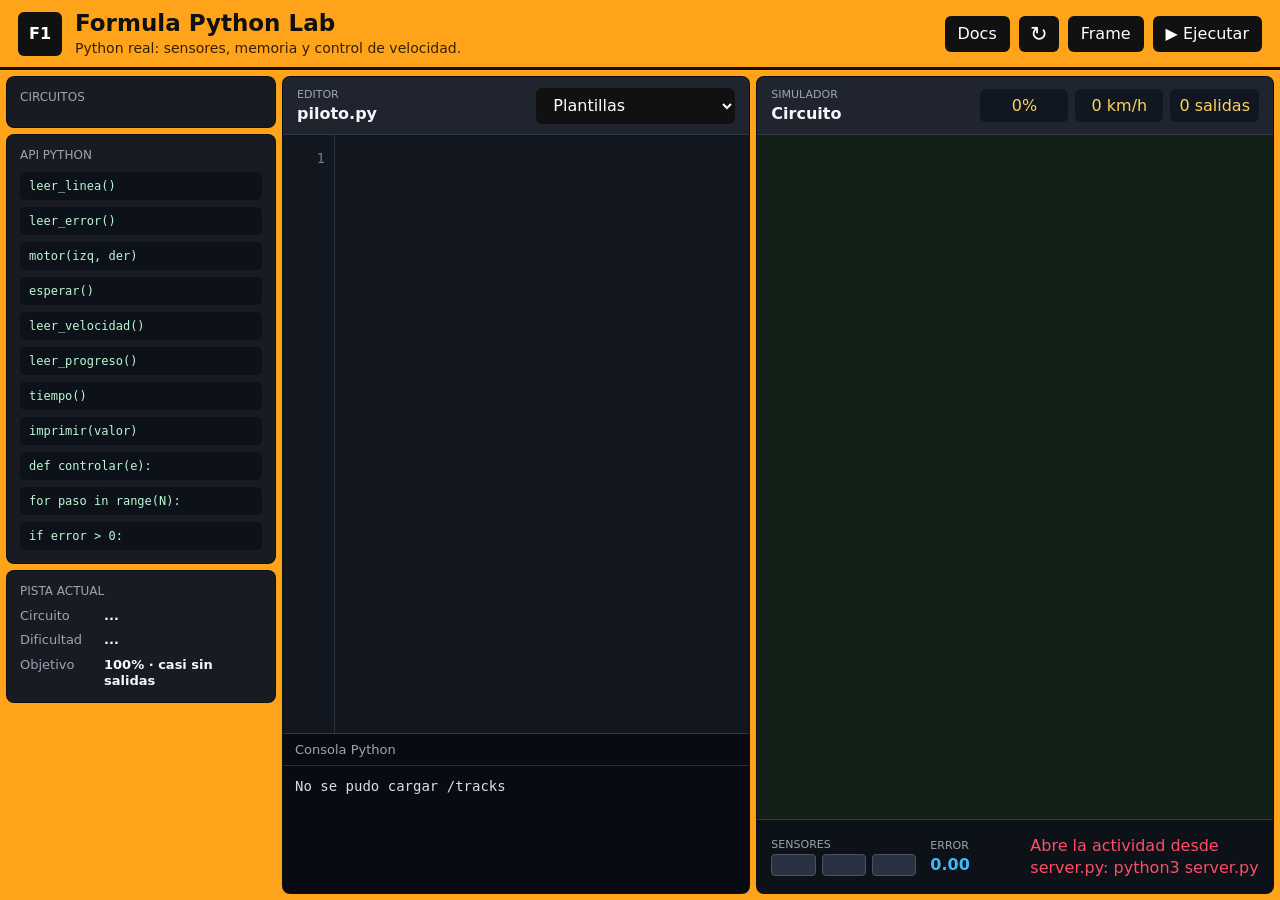
==== index.html @ ba0c4fe4 "Add files via upload" ====
<!doctype html>
<html lang="es">
  <head>
    <meta charset="utf-8">
    <meta name="viewport" content="width=device-width, initial-scale=1">
    <title>Formula Python Lab</title>
    <link rel="stylesheet" href="styles.css">
  </head>
  <body>
    <header class="topbar">
      <div class="brand">
        <div class="logo">F1</div>
        <div>
          <h1>Formula Python Lab</h1>
          <p>Python real: sensores, memoria y control de velocidad.</p>
        </div>
      </div>
      <div class="toolbar">
        <a class="doc-link" href="docs.html" target="_blank" rel="noreferrer">Docs</a>
        <button id="resetBtn" class="icon-btn" type="button" title="Reiniciar simulacion">↻</button>
        <button id="stepBtn" type="button" title="Avanzar un frame">Frame</button>
        <button id="runBtn" type="button" title="Ejecutar Python">▶ Ejecutar</button>
      </div>
    </header>

    <main class="app-shell">
      <aside class="leftbar">
        <section class="block">
          <div class="block-title">Circuitos</div>
          <div id="trackList" class="track-list"></div>
        </section>
        <section class="block">
          <div class="block-title">API Python</div>
          <div class="docs">
            <code>leer_linea()</code>
            <code>leer_error()</code>
            <code>motor(izq, der)</code>
            <code>esperar()</code>
            <code>leer_velocidad()</code>
            <code>leer_progreso()</code>
            <code>tiempo()</code>
            <code>imprimir(valor)</code>
            <code>def controlar(e):</code>
            <code>for paso in range(N):</code>
            <code>if error &gt; 0:</code>
          </div>
        </section>
        <section class="block metrics-block">
          <div class="block-title">Pista actual</div>
          <div class="meta-grid">
            <span>Circuito</span><strong id="trackName">...</strong>
            <span>Dificultad</span><strong id="trackDifficulty">...</strong>
            <span>Objetivo</span><strong>100% · casi sin salidas</strong>
          </div>
        </section>
      </aside>

      <section class="editor-panel">
        <div class="panel-head">
          <div>
            <span class="label">Editor</span>
            <strong>piloto.py</strong>
          </div>
          <select id="snippetSelect" title="Cargar plantilla">
            <option value="">Plantillas</option>
            <option value="pid">Reto con funciones</option>
            <option value="ifelse">Reto con estados</option>
            <option value="debug">Explorar sensores</option>
            <option value="solution">Solucion</option>
          </select>
        </div>
        <div class="editor-wrap">
          <pre id="lineNumbers">1</pre>
          <textarea id="codeEditor" spellcheck="false"></textarea>
        </div>
        <div class="console">
          <div class="console-title">Consola Python</div>
          <pre id="consoleOutput"></pre>
        </div>
      </section>

      <section class="sim-panel">
        <div class="panel-head sim-head">
          <div>
            <span class="label">Simulador</span>
            <strong id="simTitle">Circuito</strong>
          </div>
          <div class="stats">
            <span id="lapText">0%</span>
            <span id="speedText">0 km/h</span>
            <span id="offText">0 salidas</span>
          </div>
        </div>
        <canvas id="gameCanvas" width="1000" height="680" aria-label="Simulador de Formula 1"></canvas>
        <div class="telemetry">
          <div>
            <span class="label">Sensores</span>
            <div id="sensorBars" class="sensor-bars"><i></i><i></i><i></i></div>
          </div>
          <div>
            <span class="label">Error</span>
            <strong id="errorText">0.00</strong>
          </div>
          <div id="message" class="message">Arranca el servidor y ejecuta el controlador.</div>
        </div>
      </section>
    </main>

    <script src="app.js"></script>
  </body>
</html>
---- styles.css ----
:root {
  --orange: #ffa31a;
  --orange-2: #ff8a00;
  --bg: #101217;
  --panel: #181b22;
  --panel-2: #20242e;
  --panel-3: #0d1118;
  --line: #303744;
  --text: #f4f7fb;
  --muted: #9ba5b4;
  --green: #28d17c;
  --red: #ff4d68;
  --cyan: #42b8ff;
  --yellow: #ffd15c;
}

* { box-sizing: border-box; }
body { margin: 0; min-height: 100vh; background: var(--bg); color: var(--text); font-family: Inter, ui-sans-serif, system-ui, -apple-system, BlinkMacSystemFont, "Segoe UI", sans-serif; }
button, select, textarea { font: inherit; }

.topbar { height: 70px; display: flex; align-items: center; justify-content: space-between; padding: 10px 18px; background: var(--orange); color: #101010; border-bottom: 3px solid #111; }
.brand { display: flex; align-items: center; gap: 13px; min-width: 0; }
.logo { width: 44px; height: 44px; display: grid; place-items: center; background: #111; color: white; border-radius: 6px; font-weight: 900; }
h1, p { margin: 0; } h1 { font-size: 23px; line-height: 1; } .brand p { margin-top: 5px; color: #342100; font-size: 14px; }
.toolbar { display: flex; gap: 9px; align-items: center; }
button, select { min-height: 36px; border: 0; border-radius: 6px; padding: 0 13px; background: #111; color: white; cursor: pointer; }
button:hover, select:hover { filter: brightness(1.12); } .icon-btn { width: 40px; padding: 0; font-size: 21px; }

.app-shell { height: calc(100vh - 70px); display: grid; grid-template-columns: 270px minmax(420px, .95fr) minmax(480px, 1.05fr); gap: 6px; padding: 6px; background: var(--orange); }
.leftbar, .editor-panel, .sim-panel { min-height: 0; background: var(--panel); border-radius: 8px; overflow: hidden; border: 1px solid rgba(0,0,0,.45); }
.leftbar { display: flex; flex-direction: column; gap: 6px; background: transparent; border: 0; }
.block { background: var(--panel); border-radius: 8px; border: 1px solid rgba(0,0,0,.45); padding: 13px; overflow: hidden; }
.block-title { margin-bottom: 10px; color: var(--muted); font-size: 12px; text-transform: uppercase; }
.track-list { display: grid; gap: 7px; }
.track-btn { width: 100%; display: grid; grid-template-columns: 34px 1fr auto; align-items: center; gap: 8px; min-height: 46px; padding: 7px; text-align: left; background: var(--panel-2); border: 1px solid transparent; }
.track-btn.active { border-color: #ffd37a; color: #ffd37a; }
.track-btn span { display: grid; place-items: center; height: 30px; border-radius: 5px; background: #0e131c; color: var(--orange); font-weight: 800; }
.track-btn small { color: var(--muted); white-space: nowrap; }
.docs { display: grid; gap: 7px; }
code { display: block; padding: 7px 9px; border-radius: 5px; background: #0d121a; color: #bdf7d4; font-family: "JetBrains Mono", Consolas, monospace; font-size: 12px; white-space: nowrap; }
.meta-grid { display: grid; grid-template-columns: 74px 1fr; gap: 8px 10px; font-size: 13px; color: var(--muted); }
.meta-grid strong { color: var(--text); line-height: 1.25; }

.editor-panel, .sim-panel { display: flex; flex-direction: column; }
.panel-head { min-height: 58px; display: flex; align-items: center; justify-content: space-between; gap: 12px; padding: 10px 14px; background: var(--panel-2); border-bottom: 1px solid var(--line); }
.label { display: block; margin-bottom: 3px; color: var(--muted); font-size: 11px; text-transform: uppercase; }
.editor-wrap { flex: 1; min-height: 0; display: grid; grid-template-columns: 52px 1fr; background: #12161e; }
#lineNumbers, #codeEditor, #consoleOutput { margin: 0; font-family: "JetBrains Mono", Consolas, monospace; font-size: 14px; line-height: 1.56; }
#lineNumbers { padding: 13px 9px; overflow: hidden; text-align: right; color: #6f7a8a; border-right: 1px solid #2a3240; user-select: none; }
#codeEditor { width: 100%; height: 100%; resize: none; border: 0; outline: 0; padding: 13px 15px; background: transparent; color: #eef4ff; tab-size: 4; }
.console { height: 160px; background: #080c12; border-top: 1px solid var(--line); }
.console-title { padding: 8px 12px; color: var(--muted); border-bottom: 1px solid #252d3a; font-size: 13px; }
#consoleOutput { height: 118px; overflow: auto; padding: 10px 12px; color: #d5deec; white-space: pre-wrap; }

.stats { display: flex; gap: 7px; }
.stats span { min-width: 88px; padding: 7px 9px; border-radius: 6px; background: #101721; color: var(--yellow); text-align: center; font-variant-numeric: tabular-nums; }
#gameCanvas { width: 100%; flex: 1; min-height: 0; background: #132018; }
.telemetry { min-height: 74px; display: grid; grid-template-columns: 145px 86px 1fr; gap: 14px; align-items: center; padding: 10px 14px; background: var(--panel-3); border-top: 1px solid var(--line); }
.sensor-bars { display: grid; grid-template-columns: repeat(3, 1fr); gap: 6px; }
.sensor-bars i { height: 22px; border-radius: 4px; background: #293241; border: 1px solid #485467; }
.sensor-bars i.on { background: var(--green); border-color: #8ef5bf; }
#errorText { color: var(--cyan); font-variant-numeric: tabular-nums; }
.message { color: var(--muted); line-height: 1.35; } .message.win { color: var(--green); } .message.error { color: var(--red); }

@media (max-width: 1180px) { .app-shell { height: auto; min-height: calc(100vh - 70px); grid-template-columns: 1fr; } .leftbar { display: grid; grid-template-columns: repeat(3, 1fr); } .sim-panel { min-height: 560px; } }
@media (max-width: 760px) { .topbar, .panel-head, .telemetry { height: auto; align-items: stretch; flex-direction: column; grid-template-columns: 1fr; } .leftbar { grid-template-columns: 1fr; } .toolbar, .stats { width: 100%; } .toolbar button, .stats span { flex: 1; } }

.doc-link {
  min-height: 36px;
  display: inline-flex;
  align-items: center;
  justify-content: center;
  border-radius: 6px;
  padding: 0 13px;
  background: #111;
  color: #fff;
  text-decoration: none;
}

.docs-page { background: #0b0f15; }
.docs-layout {
  max-width: 1100px;
  margin: 0 auto;
  padding: 18px;
  display: grid;
  gap: 12px;
}
.doc-section {
  background: var(--panel);
  border: 1px solid var(--line);
  border-radius: 8px;
  padding: 18px;
}
.doc-section h2 { margin: 0 0 10px; font-size: 18px; }
.doc-section p, .doc-section li { color: var(--muted); line-height: 1.55; }
.api-grid {
  display: grid;
  grid-template-columns: minmax(260px, 360px) 1fr;
  gap: 9px 16px;
  align-items: start;
}
.doc-section pre {
  overflow: auto;
  margin: 0;
  padding: 12px;
  border-radius: 8px;
  background: #0d121a;
}
.doc-section pre code { padding: 0; background: transparent; white-space: pre; }
@media (max-width: 760px) { .api-grid { grid-template-columns: 1fr; } }
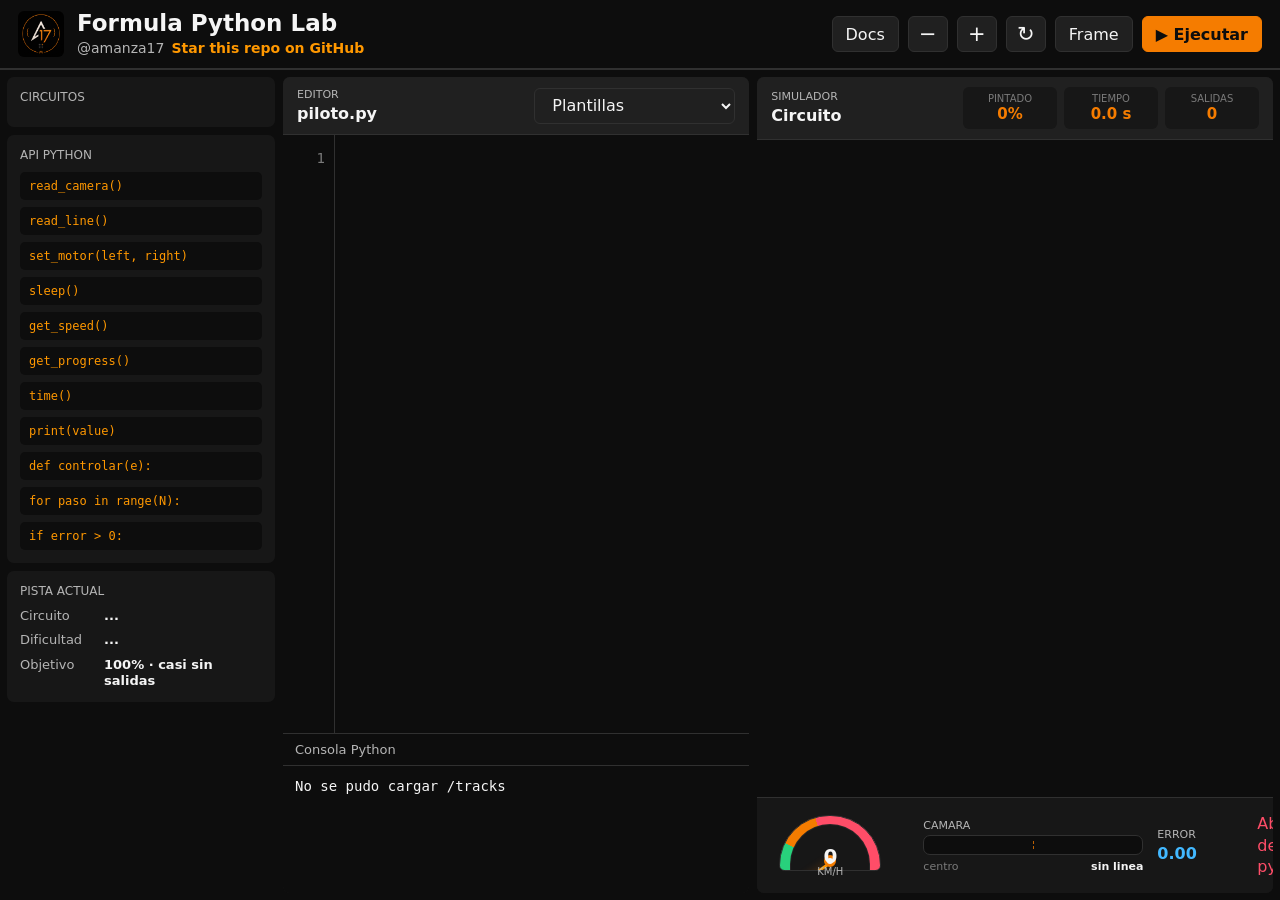
==== commit fcf9b038: "force commit" ====
--- a/index.html
+++ b/index.html
@@ -9,14 +9,16 @@
   <body>
     <header class="topbar">
       <div class="brand">
-        <div class="logo">F1</div>
+        <img class="logo" src="logo.png" alt="Logo">
         <div>
           <h1>Formula Python Lab</h1>
-          <p>Python real: sensores, memoria y control de velocidad.</p>
+          <p class="brand-meta"><span>@amanza17</span><a href="https://github.com/Amanza17/talleres_creg#" target="_blank" rel="noreferrer">Star this repo on GitHub</a></p>
         </div>
       </div>
       <div class="toolbar">
         <a class="doc-link" href="docs.html" target="_blank" rel="noreferrer">Docs</a>
+        <button id="zoomOutBtn" class="icon-btn" type="button" title="Alejar">−</button>
+        <button id="zoomInBtn" class="icon-btn" type="button" title="Acercar">+</button>
         <button id="resetBtn" class="icon-btn" type="button" title="Reiniciar simulacion">↻</button>
         <button id="stepBtn" type="button" title="Avanzar un frame">Frame</button>
         <button id="runBtn" type="button" title="Ejecutar Python">▶ Ejecutar</button>
@@ -32,14 +34,14 @@
         <section class="block">
           <div class="block-title">API Python</div>
           <div class="docs">
-            <code>leer_linea()</code>
-            <code>leer_error()</code>
-            <code>motor(izq, der)</code>
-            <code>esperar()</code>
-            <code>leer_velocidad()</code>
-            <code>leer_progreso()</code>
-            <code>tiempo()</code>
-            <code>imprimir(valor)</code>
+            <code>read_camera()</code>
+            <code>read_line()</code>
+            <code>set_motor(left, right)</code>
+            <code>sleep()</code>
+            <code>get_speed()</code>
+            <code>get_progress()</code>
+            <code>time()</code>
+            <code>print(value)</code>
             <code>def controlar(e):</code>
             <code>for paso in range(N):</code>
             <code>if error &gt; 0:</code>
@@ -86,16 +88,25 @@
             <strong id="simTitle">Circuito</strong>
           </div>
           <div class="stats">
-            <span id="lapText">0%</span>
-            <span id="speedText">0 km/h</span>
-            <span id="offText">0 salidas</span>
+            <span><small>Pintado</small><strong id="lapText">0%</strong></span>
+            <span><small>Tiempo</small><strong id="timeText">0.0 s</strong></span>
+            <span><small>Salidas</small><strong id="offText">0</strong></span>
           </div>
         </div>
         <canvas id="gameCanvas" width="1000" height="680" aria-label="Simulador de Formula 1"></canvas>
         <div class="telemetry">
-          <div>
-            <span class="label">Sensores</span>
-            <div id="sensorBars" class="sensor-bars"><i></i><i></i><i></i></div>
+          <div class="speedometer" aria-label="Velocimetro">
+            <div class="dial">
+              <i></i>
+              <b></b>
+            </div>
+            <strong id="speedText">0</strong>
+            <span>km/h</span>
+          </div>
+          <div class="camera-panel">
+            <span class="label">Camara</span>
+            <div id="cameraStrip" class="camera-strip"></div>
+            <div class="camera-readout"><span>centro</span><strong id="cameraText">sin linea</strong></div>
           </div>
           <div>
             <span class="label">Error</span>
--- a/styles.css
+++ b/styles.css
@@ -1,69 +1,89 @@
 :root {
-  --orange: #ffa31a;
-  --orange-2: #ff8a00;
-  --bg: #101217;
-  --panel: #181b22;
-  --panel-2: #20242e;
-  --panel-3: #0d1118;
-  --line: #303744;
-  --text: #f4f7fb;
-  --muted: #9ba5b4;
+  --bg: #0D0D0D;
+  --panel: #171717;
+  --panel-2: #202020;
+  --panel-3: #171717;
+  --line: #303030;
+  --text: #F5F5F5;
+  --muted: #B5B5B5;
+  --subtle: #7A7A7A;
+  --hover: #2C2C2C;
+  --accent: #F57C00;
+  --accent-hover: #FF9800;
   --green: #28d17c;
   --red: #ff4d68;
   --cyan: #42b8ff;
-  --yellow: #ffd15c;
+  --yellow: #F57C00;
 }
 
 * { box-sizing: border-box; }
 body { margin: 0; min-height: 100vh; background: var(--bg); color: var(--text); font-family: Inter, ui-sans-serif, system-ui, -apple-system, BlinkMacSystemFont, "Segoe UI", sans-serif; }
 button, select, textarea { font: inherit; }
 
-.topbar { height: 70px; display: flex; align-items: center; justify-content: space-between; padding: 10px 18px; background: var(--orange); color: #101010; border-bottom: 3px solid #111; }
+.topbar { height: 70px; display: flex; align-items: center; justify-content: space-between; padding: 10px 18px; background: var(--bg); color: var(--text); border-bottom: 2px solid var(--line); }
 .brand { display: flex; align-items: center; gap: 13px; min-width: 0; }
-.logo { width: 44px; height: 44px; display: grid; place-items: center; background: #111; color: white; border-radius: 6px; font-weight: 900; }
-h1, p { margin: 0; } h1 { font-size: 23px; line-height: 1; } .brand p { margin-top: 5px; color: #342100; font-size: 14px; }
+.logo { width: 46px; height: 46px; object-fit: contain; border-radius: 6px; background: transparent; }
+h1, p { margin: 0; } h1 { font-size: 23px; line-height: 1; } .brand p { margin-top: 5px; color: var(--muted); font-size: 14px; }
+.brand-meta { display: flex; flex-wrap: wrap; gap: 7px; align-items: center; }
+.brand-meta span { color: var(--muted); }
+.brand-meta a { color: var(--accent-hover); text-decoration: none; font-weight: 700; }
+.brand-meta a:hover { color: var(--accent); text-decoration: underline; }
 .toolbar { display: flex; gap: 9px; align-items: center; }
-button, select { min-height: 36px; border: 0; border-radius: 6px; padding: 0 13px; background: #111; color: white; cursor: pointer; }
-button:hover, select:hover { filter: brightness(1.12); } .icon-btn { width: 40px; padding: 0; font-size: 21px; }
-
-.app-shell { height: calc(100vh - 70px); display: grid; grid-template-columns: 270px minmax(420px, .95fr) minmax(480px, 1.05fr); gap: 6px; padding: 6px; background: var(--orange); }
+button, select { min-height: 36px; border: 1px solid var(--line); border-radius: 6px; padding: 0 13px; background: var(--panel-2); color: var(--text); cursor: pointer; }
+button:hover, select:hover { background: var(--hover); border-color: var(--accent); } .icon-btn { width: 40px; padding: 0; font-size: 21px; }
+
+.app-shell { height: calc(100vh - 70px); display: grid; grid-template-columns: 270px minmax(420px, .95fr) minmax(480px, 1.05fr); gap: 6px; padding: 6px; background: var(--bg); }
 .leftbar, .editor-panel, .sim-panel { min-height: 0; background: var(--panel); border-radius: 8px; overflow: hidden; border: 1px solid rgba(0,0,0,.45); }
 .leftbar { display: flex; flex-direction: column; gap: 6px; background: transparent; border: 0; }
 .block { background: var(--panel); border-radius: 8px; border: 1px solid rgba(0,0,0,.45); padding: 13px; overflow: hidden; }
 .block-title { margin-bottom: 10px; color: var(--muted); font-size: 12px; text-transform: uppercase; }
 .track-list { display: grid; gap: 7px; }
 .track-btn { width: 100%; display: grid; grid-template-columns: 34px 1fr auto; align-items: center; gap: 8px; min-height: 46px; padding: 7px; text-align: left; background: var(--panel-2); border: 1px solid transparent; }
-.track-btn.active { border-color: #ffd37a; color: #ffd37a; }
-.track-btn span { display: grid; place-items: center; height: 30px; border-radius: 5px; background: #0e131c; color: var(--orange); font-weight: 800; }
+.track-btn.active { border-color: var(--accent-hover); color: var(--accent-hover); }
+.track-btn span { display: grid; place-items: center; height: 30px; border-radius: 5px; background: #0e131c; color: var(--accent); font-weight: 800; }
 .track-btn small { color: var(--muted); white-space: nowrap; }
 .docs { display: grid; gap: 7px; }
-code { display: block; padding: 7px 9px; border-radius: 5px; background: #0d121a; color: #bdf7d4; font-family: "JetBrains Mono", Consolas, monospace; font-size: 12px; white-space: nowrap; }
+code { display: block; padding: 7px 9px; border-radius: 5px; background: var(--bg); color: var(--accent-hover); font-family: "JetBrains Mono", Consolas, monospace; font-size: 12px; white-space: nowrap; }
 .meta-grid { display: grid; grid-template-columns: 74px 1fr; gap: 8px 10px; font-size: 13px; color: var(--muted); }
 .meta-grid strong { color: var(--text); line-height: 1.25; }
 
 .editor-panel, .sim-panel { display: flex; flex-direction: column; }
 .panel-head { min-height: 58px; display: flex; align-items: center; justify-content: space-between; gap: 12px; padding: 10px 14px; background: var(--panel-2); border-bottom: 1px solid var(--line); }
 .label { display: block; margin-bottom: 3px; color: var(--muted); font-size: 11px; text-transform: uppercase; }
-.editor-wrap { flex: 1; min-height: 0; display: grid; grid-template-columns: 52px 1fr; background: #12161e; }
+.editor-wrap { flex: 1; min-height: 0; display: grid; grid-template-columns: 52px 1fr; background: var(--bg); }
 #lineNumbers, #codeEditor, #consoleOutput { margin: 0; font-family: "JetBrains Mono", Consolas, monospace; font-size: 14px; line-height: 1.56; }
-#lineNumbers { padding: 13px 9px; overflow: hidden; text-align: right; color: #6f7a8a; border-right: 1px solid #2a3240; user-select: none; }
-#codeEditor { width: 100%; height: 100%; resize: none; border: 0; outline: 0; padding: 13px 15px; background: transparent; color: #eef4ff; tab-size: 4; }
-.console { height: 160px; background: #080c12; border-top: 1px solid var(--line); }
-.console-title { padding: 8px 12px; color: var(--muted); border-bottom: 1px solid #252d3a; font-size: 13px; }
-#consoleOutput { height: 118px; overflow: auto; padding: 10px 12px; color: #d5deec; white-space: pre-wrap; }
+#lineNumbers { padding: 13px 9px; overflow: hidden; text-align: right; color: var(--subtle); border-right: 1px solid var(--line); user-select: none; }
+#codeEditor { width: 100%; height: 100%; resize: none; border: 0; outline: 0; padding: 13px 15px; background: transparent; color: var(--text); tab-size: 4; }
+.console { height: 160px; background: var(--bg); border-top: 1px solid var(--line); }
+.console-title { padding: 8px 12px; color: var(--muted); border-bottom: 1px solid var(--line); font-size: 13px; }
+#consoleOutput { height: 118px; overflow: auto; padding: 10px 12px; color: var(--text); white-space: pre-wrap; }
 
 .stats { display: flex; gap: 7px; }
-.stats span { min-width: 88px; padding: 7px 9px; border-radius: 6px; background: #101721; color: var(--yellow); text-align: center; font-variant-numeric: tabular-nums; }
-#gameCanvas { width: 100%; flex: 1; min-height: 0; background: #132018; }
-.telemetry { min-height: 74px; display: grid; grid-template-columns: 145px 86px 1fr; gap: 14px; align-items: center; padding: 10px 14px; background: var(--panel-3); border-top: 1px solid var(--line); }
-.sensor-bars { display: grid; grid-template-columns: repeat(3, 1fr); gap: 6px; }
-.sensor-bars i { height: 22px; border-radius: 4px; background: #293241; border: 1px solid #485467; }
-.sensor-bars i.on { background: var(--green); border-color: #8ef5bf; }
+.stats span { min-width: 94px; padding: 6px 9px; border-radius: 6px; background: var(--panel); text-align: center; font-variant-numeric: tabular-nums; }
+.stats small { display: block; margin-bottom: 2px; color: var(--subtle); font-size: 10px; text-transform: uppercase; }
+.stats strong { display: block; color: var(--yellow); font-size: 15px; line-height: 1.1; }
+#gameCanvas { width: 100%; flex: 1; min-height: 0; background: var(--bg); }
+.telemetry { min-height: 96px; display: grid; grid-template-columns: 138px minmax(220px, 1fr) 86px minmax(160px, .8fr); gap: 14px; align-items: center; padding: 10px 14px; background: var(--panel-3); border-top: 1px solid var(--line); }
+.speedometer { --needle: -125deg; position: relative; width: 118px; height: 66px; display: grid; justify-items: center; align-content: end; padding-bottom: 2px; font-variant-numeric: tabular-nums; }
+.dial { position: absolute; left: 8px; right: 8px; top: 2px; height: 56px; border-radius: 90px 90px 10px 10px; background: conic-gradient(from 235deg at 50% 92%, var(--green) 0deg 62deg, var(--yellow) 62deg 108deg, var(--red) 108deg 250deg, transparent 250deg); overflow: hidden; border: 1px solid var(--line); }
+.dial::after { content: ""; position: absolute; inset: 8px 10px -15px; border-radius: 80px 80px 8px 8px; background: var(--panel-3); border: 1px solid rgba(255,255,255,.06); }
+.dial i { position: absolute; left: 50%; bottom: 7px; width: 3px; height: 38px; border-radius: 3px; background: var(--accent-hover); transform-origin: 50% 100%; transform: translateX(-50%) rotate(var(--needle)); z-index: 2; box-shadow: 0 0 10px rgba(245,124,0,.45); }
+.dial b { position: absolute; left: 50%; bottom: 3px; width: 12px; height: 12px; border-radius: 50%; background: var(--text); transform: translateX(-50%); z-index: 3; border: 3px solid var(--accent); }
+.speedometer strong { position: relative; z-index: 4; color: var(--text); font-size: 20px; line-height: 1; }
+.speedometer span { position: relative; z-index: 4; color: var(--muted); font-size: 10px; text-transform: uppercase; }
+.camera-panel { min-width: 0; }
+.camera-strip { position: relative; display: grid; grid-template-columns: repeat(11, minmax(8px, 1fr)); gap: 3px; padding: 10px 8px 8px; border-radius: 7px; background: var(--bg); border: 1px solid var(--line); }
+.camera-strip::before { content: ""; position: absolute; top: 5px; bottom: 5px; left: 50%; border-left: 1px dashed var(--accent); opacity: .75; }
+.camera-strip i { height: 24px; border-radius: 3px; background: #3a3a3a; border: 1px solid #4a4a4a; }
+.camera-strip i.on { background: var(--green); border-color: #8ef5bf; box-shadow: 0 0 9px rgba(40,209,124,.55); }
+.camera-strip i.centroid { outline: 2px solid var(--accent-hover); outline-offset: 2px; }
+.camera-readout { margin-top: 5px; display: flex; justify-content: space-between; gap: 10px; color: var(--subtle); font-size: 11px; }
+.camera-readout strong { color: var(--text); font-variant-numeric: tabular-nums; }
 #errorText { color: var(--cyan); font-variant-numeric: tabular-nums; }
 .message { color: var(--muted); line-height: 1.35; } .message.win { color: var(--green); } .message.error { color: var(--red); }
 
 @media (max-width: 1180px) { .app-shell { height: auto; min-height: calc(100vh - 70px); grid-template-columns: 1fr; } .leftbar { display: grid; grid-template-columns: repeat(3, 1fr); } .sim-panel { min-height: 560px; } }
-@media (max-width: 760px) { .topbar, .panel-head, .telemetry { height: auto; align-items: stretch; flex-direction: column; grid-template-columns: 1fr; } .leftbar { grid-template-columns: 1fr; } .toolbar, .stats { width: 100%; } .toolbar button, .stats span { flex: 1; } }
+@media (max-width: 760px) { .topbar, .panel-head, .telemetry { height: auto; align-items: stretch; flex-direction: column; grid-template-columns: 1fr; } .leftbar { grid-template-columns: 1fr; } .toolbar, .stats { width: 100%; } .toolbar button, .stats span { flex: 1; } .speedometer { justify-self: center; } }
 
 .doc-link {
   min-height: 36px;
@@ -72,39 +92,118 @@
   justify-content: center;
   border-radius: 6px;
   padding: 0 13px;
-  background: #111;
-  color: #fff;
+  background: var(--panel-2);
+  border: 1px solid var(--line);
+  color: var(--text);
   text-decoration: none;
 }
-
-.docs-page { background: #0b0f15; }
+.doc-link:hover { background: var(--hover); border-color: var(--accent); }
+
+.docs-page { background: var(--bg); }
 .docs-layout {
-  max-width: 1100px;
+  max-width: 1180px;
   margin: 0 auto;
   padding: 18px;
   display: grid;
-  gap: 12px;
-}
+  gap: 14px;
+}
+.pro-docs code { white-space: normal; }
+.doc-hero {
+  display: grid;
+  grid-template-columns: minmax(0, 1fr) minmax(360px, .8fr);
+  gap: 20px;
+  align-items: center;
+  min-height: 300px;
+  padding: 24px;
+  border: 1px solid var(--line);
+  border-radius: 8px;
+  background: var(--panel);
+}
+.doc-hero h2 { margin: 8px 0 10px; font-size: clamp(32px, 5vw, 56px); line-height: .95; letter-spacing: 0; }
+.doc-hero p { max-width: 680px; color: var(--muted); line-height: 1.6; font-size: 16px; }
+.eyebrow { display: inline-flex; color: var(--accent); font-size: 12px; font-weight: 800; letter-spacing: 0; text-transform: uppercase; }
+.doc-badges { display: flex; flex-wrap: wrap; gap: 8px; margin-top: 18px; }
+.doc-badges span { padding: 7px 10px; border: 1px solid var(--line); border-radius: 6px; background: var(--panel-2); color: var(--text); font-size: 12px; }
+.hero-visual { margin: 0; min-width: 0; }
+.hero-visual svg, .camera-diagram svg { display: block; width: 100%; height: auto; }
+.doc-toc { position: sticky; top: 0; z-index: 5; display: flex; gap: 8px; overflow: auto; padding: 8px; border: 1px solid var(--line); border-radius: 8px; background: rgba(13,13,13,.94); backdrop-filter: blur(10px); }
+.doc-toc a { flex: 0 0 auto; padding: 8px 11px; border-radius: 6px; color: var(--muted); text-decoration: none; background: var(--panel); border: 1px solid transparent; font-size: 13px; }
+.doc-toc a:hover { color: var(--text); border-color: var(--accent); background: var(--hover); }
 .doc-section {
   background: var(--panel);
   border: 1px solid var(--line);
   border-radius: 8px;
-  padding: 18px;
-}
-.doc-section h2 { margin: 0 0 10px; font-size: 18px; }
-.doc-section p, .doc-section li { color: var(--muted); line-height: 1.55; }
-.api-grid {
-  display: grid;
-  grid-template-columns: minmax(260px, 360px) 1fr;
-  gap: 9px 16px;
-  align-items: start;
-}
+  padding: 20px;
+}
+.doc-section h2 { margin: 6px 0 10px; font-size: 24px; line-height: 1.15; }
+.doc-section h3 { margin: 0 0 8px; font-size: 17px; }
+.doc-section p, .doc-section li { color: var(--muted); line-height: 1.6; }
+.section-head { max-width: 780px; margin-bottom: 16px; }
+.split-section { display: grid; grid-template-columns: minmax(0, .95fr) minmax(340px, .8fr); gap: 20px; align-items: center; }
+.camera-diagram { margin: 0; border-radius: 8px; overflow: hidden; border: 1px solid var(--line); background: var(--bg); }
+.model-cards { display: grid; grid-template-columns: repeat(3, minmax(0, 1fr)); gap: 10px; margin-top: 14px; }
+.model-cards article { padding: 14px; border-radius: 8px; background: var(--panel-2); border: 1px solid var(--line); }
+.model-cards strong { display: block; margin-bottom: 7px; color: var(--text); }
+.model-cards span { display: block; color: var(--muted); line-height: 1.5; font-size: 14px; }
+.api-cards { display: grid; grid-template-columns: repeat(2, minmax(0, 1fr)); gap: 10px; }
+.api-cards article, .pid-grid article, .effect-grid div {
+  border: 1px solid var(--line);
+  border-radius: 8px;
+  padding: 14px;
+  background: var(--panel-2);
+}
+.api-cards article:hover, .pid-grid article:hover, .effect-grid div:hover { background: var(--hover); border-color: #3b3b3b; }
+.api-cards code, .pid-grid code { margin-bottom: 9px; background: var(--bg); color: var(--accent-hover); }
+.api-cards p, .pid-grid p { margin: 0; font-size: 14px; }
+.api-cards.compact { grid-template-columns: 1fr; }
+.pid-grid { display: grid; grid-template-columns: repeat(4, minmax(0, 1fr)); gap: 10px; }
+.pid-grid article { display: flex; flex-direction: column; gap: 6px; }
+.pid-grid code { min-height: 48px; white-space: pre-wrap; }
+.effect-grid { display: grid; grid-template-columns: repeat(3, minmax(0, 1fr)); gap: 10px; margin-top: 12px; }
+.effect-grid strong { display: block; margin-bottom: 6px; color: var(--text); }
+.effect-grid span { color: var(--muted); line-height: 1.45; font-size: 14px; }
 .doc-section pre {
   overflow: auto;
   margin: 0;
-  padding: 12px;
-  border-radius: 8px;
-  background: #0d121a;
-}
-.doc-section pre code { padding: 0; background: transparent; white-space: pre; }
-@media (max-width: 760px) { .api-grid { grid-template-columns: 1fr; } }
+  padding: 14px;
+  border-radius: 8px;
+  background: var(--bg);
+  border: 1px solid var(--line);
+}
+.doc-section pre code { padding: 0; background: transparent; white-space: pre; color: var(--text); }
+@media (max-width: 980px) {
+  .doc-hero, .split-section { grid-template-columns: 1fr; }
+  .pid-grid, .effect-grid, .api-cards, .model-cards { grid-template-columns: 1fr; }
+}
+@media (max-width: 760px) {
+  .docs-layout { padding: 10px; }
+  .doc-hero, .doc-section { padding: 14px; }
+  .doc-hero h2 { font-size: 34px; }
+}
+
+.track-list {
+  max-height: 360px;
+  overflow: auto;
+  padding-right: 2px;
+}
+.track-btn {
+  min-height: 40px;
+  grid-template-columns: 32px 1fr;
+}
+.track-btn small {
+  grid-column: 2;
+  margin-top: -4px;
+  font-size: 11px;
+}
+.track-btn strong {
+  min-width: 0;
+  overflow: hidden;
+  text-overflow: ellipsis;
+  white-space: nowrap;
+}
+
+.track-btn:hover { background: var(--hover); }
+.track-btn.active { border-color: var(--accent); color: var(--text); box-shadow: inset 3px 0 0 var(--accent); }
+.track-btn.active span { color: var(--text); background: var(--accent); }
+#runBtn { background: var(--accent); border-color: var(--accent); color: #0D0D0D; font-weight: 700; }
+#runBtn:hover { background: var(--accent-hover); border-color: var(--accent-hover); }
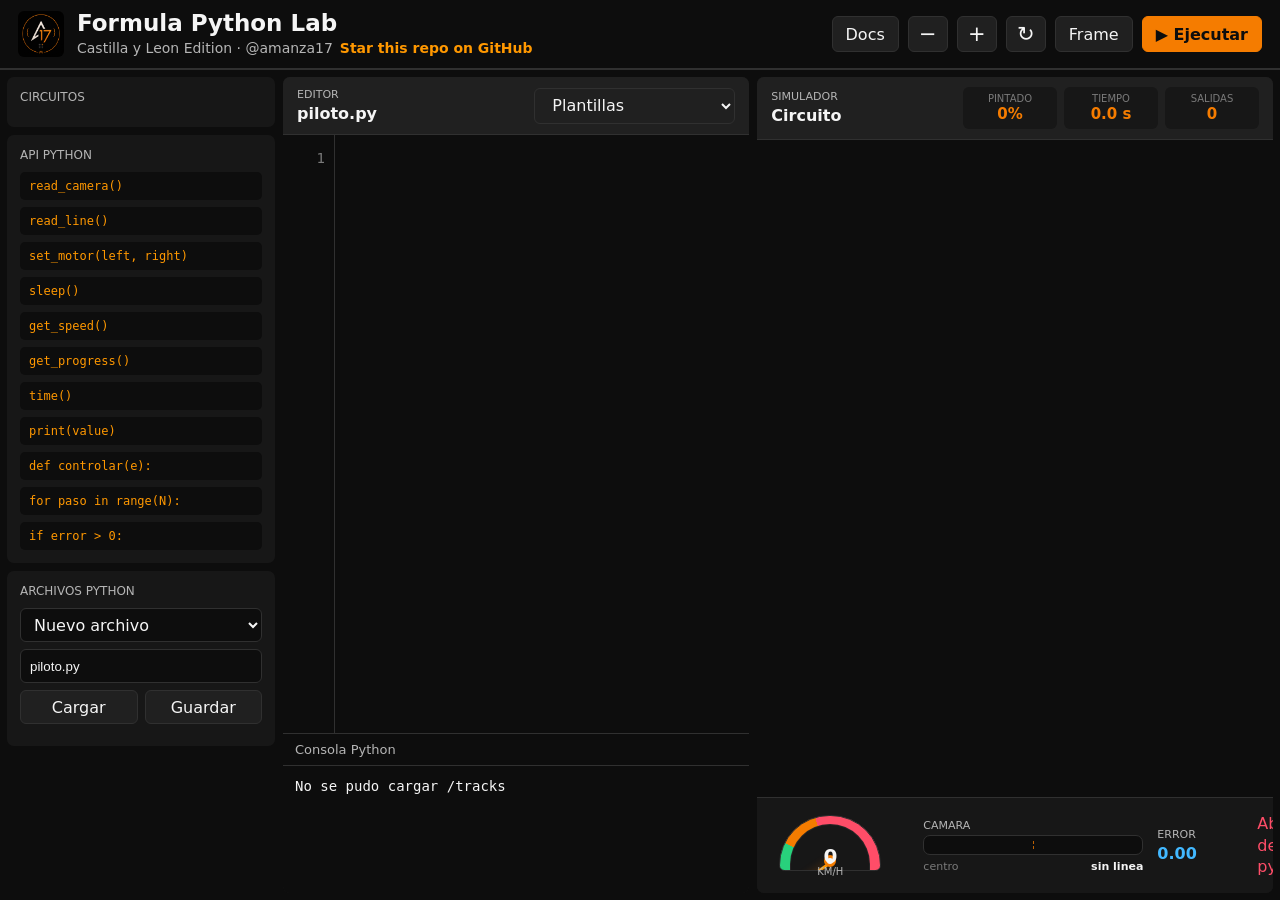
==== commit 002348a5: "force commit" ====
--- a/index.html
+++ b/index.html
@@ -12,7 +12,7 @@
         <img class="logo" src="logo.png" alt="Logo">
         <div>
           <h1>Formula Python Lab</h1>
-          <p class="brand-meta"><span>@amanza17</span><a href="https://github.com/Amanza17/talleres_creg#" target="_blank" rel="noreferrer">Star this repo on GitHub</a></p>
+          <p class="brand-meta"><span>Castilla y Leon Edition · @amanza17</span><a href="https://github.com/Amanza17/talleres_creg#" target="_blank" rel="noreferrer">Star this repo on GitHub</a></p>
         </div>
       </div>
       <div class="toolbar">
@@ -47,13 +47,19 @@
             <code>if error &gt; 0:</code>
           </div>
         </section>
-        <section class="block metrics-block">
-          <div class="block-title">Pista actual</div>
-          <div class="meta-grid">
-            <span>Circuito</span><strong id="trackName">...</strong>
-            <span>Dificultad</span><strong id="trackDifficulty">...</strong>
-            <span>Objetivo</span><strong>100% · casi sin salidas</strong>
+        <section class="block files-block">
+          <div class="block-title">Archivos Python</div>
+          <div class="file-controls">
+            <select id="fileSelect" title="Archivo de trabajo">
+              <option value="">Nuevo archivo</option>
+            </select>
+            <input id="fileNameInput" type="text" value="piloto.py" aria-label="Nombre de archivo" spellcheck="false">
+            <div class="file-buttons">
+              <button id="loadFileBtn" type="button">Cargar</button>
+              <button id="saveFileBtn" type="button">Guardar</button>
+            </div>
           </div>
+          <div id="fileList" class="file-list" aria-label="Archivos guardados"></div>
         </section>
       </aside>
 
@@ -73,7 +79,10 @@
         </div>
         <div class="editor-wrap">
           <pre id="lineNumbers">1</pre>
-          <textarea id="codeEditor" spellcheck="false"></textarea>
+          <div class="code-layer">
+            <pre id="codeHighlight" aria-hidden="true"></pre>
+            <textarea id="codeEditor" spellcheck="false"></textarea>
+          </div>
         </div>
         <div class="console">
           <div class="console-title">Consola Python</div>
--- a/styles.css
+++ b/styles.css
@@ -43,6 +43,15 @@
 .track-btn span { display: grid; place-items: center; height: 30px; border-radius: 5px; background: #0e131c; color: var(--accent); font-weight: 800; }
 .track-btn small { color: var(--muted); white-space: nowrap; }
 .docs { display: grid; gap: 7px; }
+.file-controls { display: grid; gap: 7px; }
+.file-controls select, .file-controls input { width: 100%; min-height: 34px; border: 1px solid var(--line); border-radius: 6px; padding: 0 9px; background: var(--bg); color: var(--text); }
+.file-controls input:focus { outline: 1px solid var(--accent); border-color: var(--accent); }
+.file-buttons { display: grid; grid-template-columns: 1fr 1fr; gap: 7px; }
+.file-buttons button { min-height: 34px; padding: 0 8px; }
+.file-list { margin-top: 9px; display: grid; gap: 5px; max-height: 150px; overflow: auto; padding-right: 2px; }
+.file-list button { width: 100%; min-height: 30px; display: flex; align-items: center; justify-content: space-between; gap: 8px; padding: 0 8px; text-align: left; font-family: "JetBrains Mono", Consolas, monospace; font-size: 12px; color: var(--muted); background: var(--panel-2); }
+.file-list button:hover, .file-list button.active { color: var(--text); border-color: var(--accent); background: var(--hover); }
+.file-list .empty { padding: 8px; border: 1px dashed var(--line); border-radius: 6px; color: var(--subtle); font-size: 12px; }
 code { display: block; padding: 7px 9px; border-radius: 5px; background: var(--bg); color: var(--accent-hover); font-family: "JetBrains Mono", Consolas, monospace; font-size: 12px; white-space: nowrap; }
 .meta-grid { display: grid; grid-template-columns: 74px 1fr; gap: 8px 10px; font-size: 13px; color: var(--muted); }
 .meta-grid strong { color: var(--text); line-height: 1.25; }
@@ -51,9 +60,20 @@
 .panel-head { min-height: 58px; display: flex; align-items: center; justify-content: space-between; gap: 12px; padding: 10px 14px; background: var(--panel-2); border-bottom: 1px solid var(--line); }
 .label { display: block; margin-bottom: 3px; color: var(--muted); font-size: 11px; text-transform: uppercase; }
 .editor-wrap { flex: 1; min-height: 0; display: grid; grid-template-columns: 52px 1fr; background: var(--bg); }
-#lineNumbers, #codeEditor, #consoleOutput { margin: 0; font-family: "JetBrains Mono", Consolas, monospace; font-size: 14px; line-height: 1.56; }
+#lineNumbers, #codeEditor, #codeHighlight, #consoleOutput { margin: 0; font-family: "JetBrains Mono", Consolas, monospace; font-size: 14px; line-height: 1.56; }
 #lineNumbers { padding: 13px 9px; overflow: hidden; text-align: right; color: var(--subtle); border-right: 1px solid var(--line); user-select: none; }
-#codeEditor { width: 100%; height: 100%; resize: none; border: 0; outline: 0; padding: 13px 15px; background: transparent; color: var(--text); tab-size: 4; }
+.code-layer { position: relative; min-width: 0; min-height: 0; background: var(--bg); }
+#codeEditor, #codeHighlight { position: absolute; inset: 0; width: 100%; height: 100%; padding: 13px 15px; border: 0; overflow: auto; tab-size: 4; white-space: pre; }
+#codeEditor { resize: none; outline: 0; background: transparent; color: transparent; caret-color: var(--text); -webkit-text-fill-color: transparent; }
+#codeEditor::selection { background: rgba(245,124,0,.32); -webkit-text-fill-color: transparent; }
+#codeHighlight { pointer-events: none; color: var(--text); }
+.tok-keyword { color: #C586C0; }
+.tok-builtin { color: #DCDCAA; }
+.tok-api { color: #4FC1FF; }
+.tok-string { color: #CE9178; }
+.tok-number { color: #B5CEA8; }
+.tok-comment { color: #6A9955; font-style: italic; }
+.tok-defname { color: #DCDCAA; }
 .console { height: 160px; background: var(--bg); border-top: 1px solid var(--line); }
 .console-title { padding: 8px 12px; color: var(--muted); border-bottom: 1px solid var(--line); font-size: 13px; }
 #consoleOutput { height: 118px; overflow: auto; padding: 10px 12px; color: var(--text); white-space: pre-wrap; }
